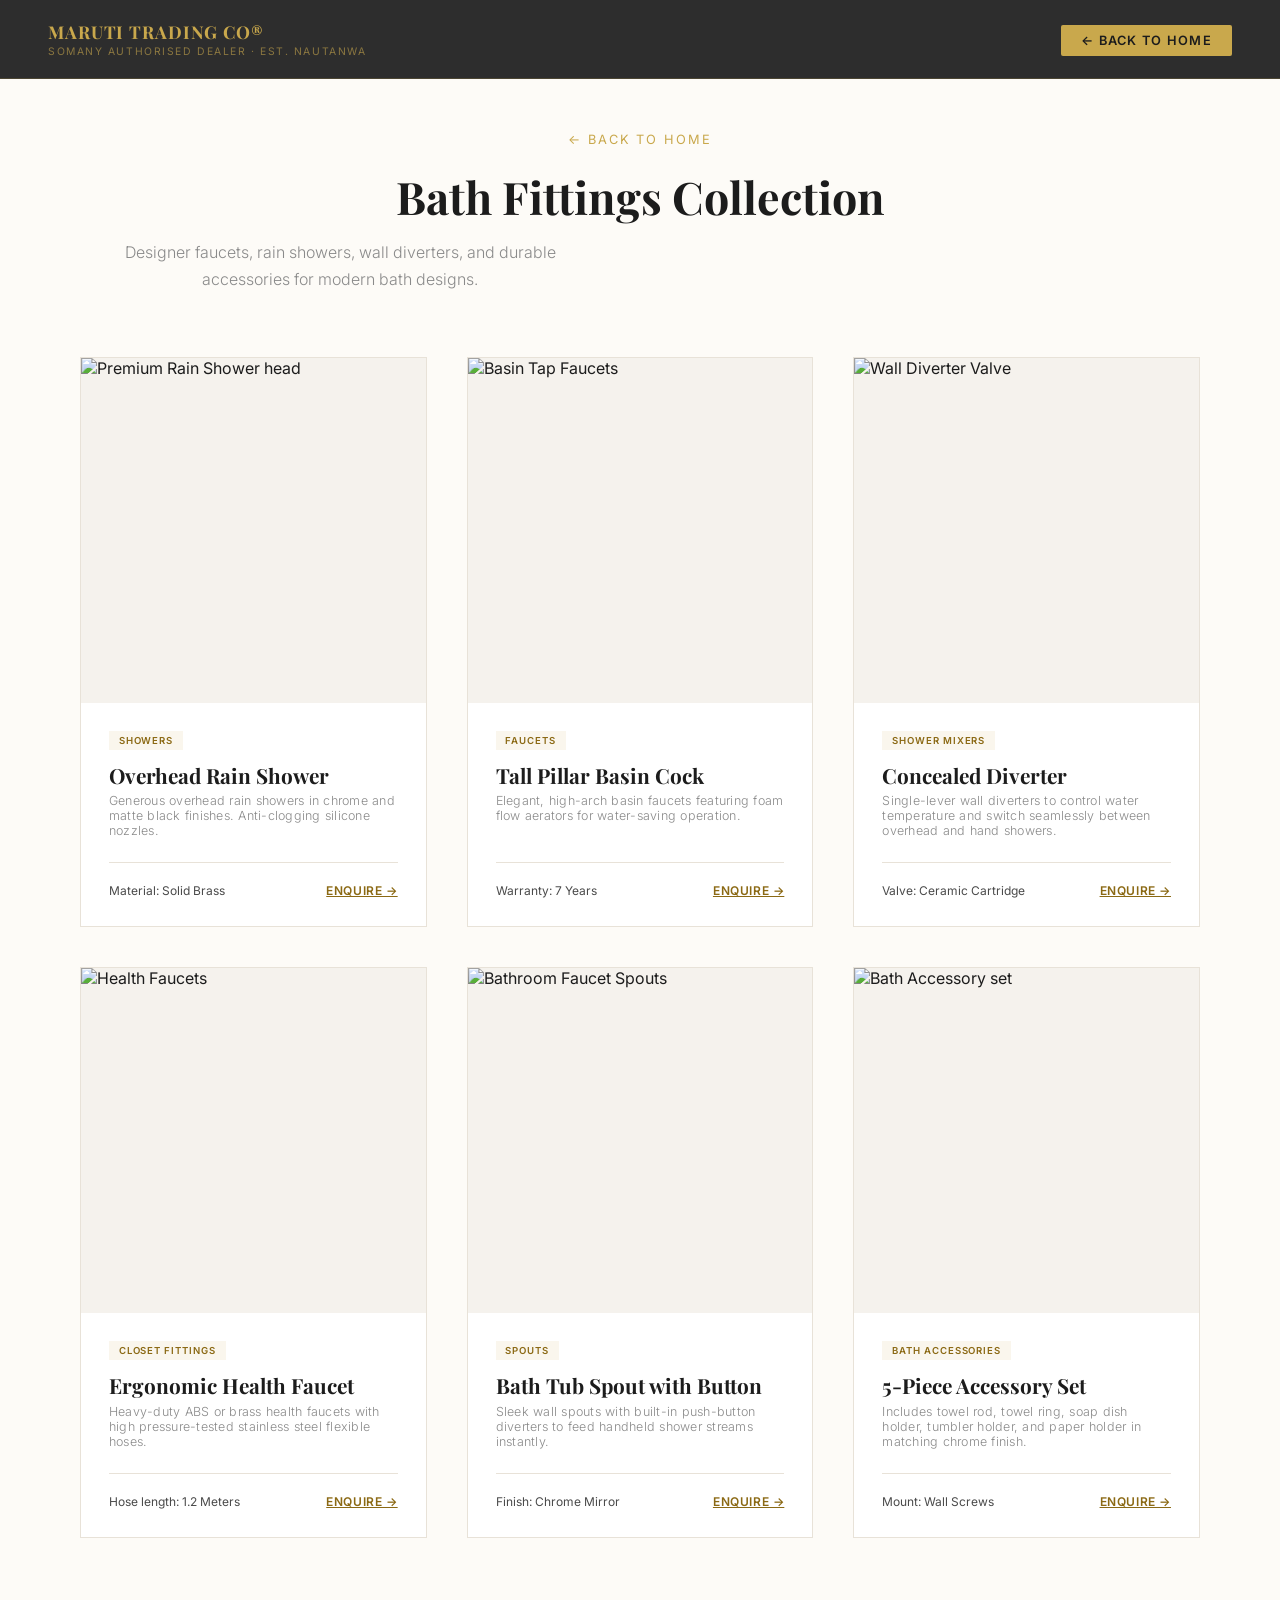
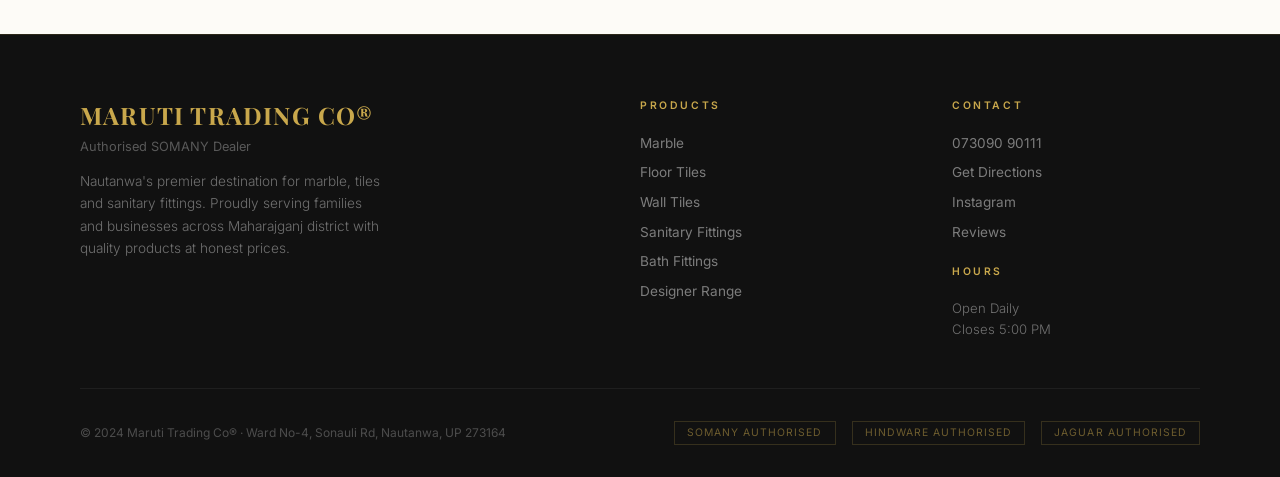
==== bath.html @ 5075cfb1 "Initial commit" ====
<!DOCTYPE html>
<html lang="en">

<head>
  <meta charset="UTF-8">
  <meta name="viewport" content="width=device-width, initial-scale=1.0">
  <title>Bath Fittings Showcase – Maruti Trading Co®</title>
  <link rel="preconnect" href="https://fonts.googleapis.com">
  <link rel="preconnect" href="https://fonts.gstatic.com" crossorigin>
  <link
    href="https://fonts.googleapis.com/css2?family=Playfair+Display:wght@400;600;700&family=Inter:wght@300;400;500;600&display=swap"
    rel="stylesheet">
  <link rel="stylesheet" href="css/style.css">
</head>

<body>

  <!-- NAV -->
  <nav>
    <div class="nav-brand">
      <span class="nav-brand-name">Maruti Trading Co®</span>
      <span class="nav-brand-sub">SOMANY Authorised Dealer · Est. Nautanwa</span>
    </div>
    <ul class="nav-links">
      <li><a href="index.html" class="nav-cta">← Back to Home</a></li>
    </ul>
  </nav>

  <!-- SHOWCASE CONTAINER -->
  <div class="showcase-container">
    <div class="showcase-header reveal">
      <a href="index.html" class="back-link">← Back to Home</a>
      <h1 class="section-title">Bath Fittings Collection</h1>
      <p class="section-subtitle">Designer faucets, rain showers, wall diverters, and durable accessories for modern
        bath designs.</p>
    </div>

    <div class="showcase-grid reveal-stagger">

      <!-- Card 1 -->
      <div class="showcase-card">
        <div class="showcase-img-container">
          <img src="" alt="Premium Rain Shower head">
          <div class="showcase-placeholder-overlay">
            <div class="showcase-placeholder-icon">✦</div>
            <div>No image added yet</div>
            <div style="font-size: 0.7rem; margin-top: 0.3rem; opacity: 0.7;">Click edit to add real photo</div>
          </div>
        </div>
        <div class="showcase-info">
          <span class="showcase-badge">Showers</span>
          <h3 class="showcase-title">Overhead Rain Shower</h3>
          <p class="showcase-subtitle">Generous overhead rain showers in chrome and matte black finishes. Anti-clogging
            silicone nozzles.</p>
          <div class="showcase-meta">
            <span class="showcase-spec">Material: Solid Brass</span>
            <a href="tel:07309090111" class="showcase-cta">Enquire →</a>
          </div>
        </div>
      </div>

      <!-- Card 2 -->
      <div class="showcase-card">
        <div class="showcase-img-container">
          <img src="" alt="Basin Tap Faucets">
          <div class="showcase-placeholder-overlay">
            <div class="showcase-placeholder-icon">✦</div>
            <div>No image added yet</div>
            <div style="font-size: 0.7rem; margin-top: 0.3rem; opacity: 0.7;">Click edit to add real photo</div>
          </div>
        </div>
        <div class="showcase-info">
          <span class="showcase-badge">Faucets</span>
          <h3 class="showcase-title">Tall Pillar Basin Cock</h3>
          <p class="showcase-subtitle">Elegant, high-arch basin faucets featuring foam flow aerators for water-saving
            operation.</p>
          <div class="showcase-meta">
            <span class="showcase-spec">Warranty: 7 Years</span>
            <a href="tel:07309090111" class="showcase-cta">Enquire →</a>
          </div>
        </div>
      </div>

      <!-- Card 3 -->
      <div class="showcase-card">
        <div class="showcase-img-container">
          <img src="" alt="Wall Diverter Valve">
          <div class="showcase-placeholder-overlay">
            <div class="showcase-placeholder-icon">✦</div>
            <div>No image added yet</div>
            <div style="font-size: 0.7rem; margin-top: 0.3rem; opacity: 0.7;">Click edit to add real photo</div>
          </div>
        </div>
        <div class="showcase-info">
          <span class="showcase-badge">Shower Mixers</span>
          <h3 class="showcase-title">Concealed Diverter</h3>
          <p class="showcase-subtitle">Single-lever wall diverters to control water temperature and switch seamlessly
            between overhead and hand showers.</p>
          <div class="showcase-meta">
            <span class="showcase-spec">Valve: Ceramic Cartridge</span>
            <a href="tel:07309090111" class="showcase-cta">Enquire →</a>
          </div>
        </div>
      </div>

      <!-- Card 4 -->
      <div class="showcase-card">
        <div class="showcase-img-container">
          <img src="" alt="Health Faucets">
          <div class="showcase-placeholder-overlay">
            <div class="showcase-placeholder-icon">✦</div>
            <div>No image added yet</div>
            <div style="font-size: 0.7rem; margin-top: 0.3rem; opacity: 0.7;">Click edit to add real photo</div>
          </div>
        </div>
        <div class="showcase-info">
          <span class="showcase-badge">Closet Fittings</span>
          <h3 class="showcase-title">Ergonomic Health Faucet</h3>
          <p class="showcase-subtitle">Heavy-duty ABS or brass health faucets with high pressure-tested stainless steel
            flexible hoses.</p>
          <div class="showcase-meta">
            <span class="showcase-spec">Hose length: 1.2 Meters</span>
            <a href="tel:07309090111" class="showcase-cta">Enquire →</a>
          </div>
        </div>
      </div>

      <!-- Card 5 -->
      <div class="showcase-card">
        <div class="showcase-img-container">
          <img src="" alt="Bathroom Faucet Spouts">
          <div class="showcase-placeholder-overlay">
            <div class="showcase-placeholder-icon">✦</div>
            <div>No image added yet</div>
            <div style="font-size: 0.7rem; margin-top: 0.3rem; opacity: 0.7;">Click edit to add real photo</div>
          </div>
        </div>
        <div class="showcase-info">
          <span class="showcase-badge">Spouts</span>
          <h3 class="showcase-title">Bath Tub Spout with Button</h3>
          <p class="showcase-subtitle">Sleek wall spouts with built-in push-button diverters to feed handheld shower
            streams instantly.</p>
          <div class="showcase-meta">
            <span class="showcase-spec">Finish: Chrome Mirror</span>
            <a href="tel:07309090111" class="showcase-cta">Enquire →</a>
          </div>
        </div>
      </div>

      <!-- Card 6 -->
      <div class="showcase-card">
        <div class="showcase-img-container">
          <img src="" alt="Bath Accessory set">
          <div class="showcase-placeholder-overlay">
            <div class="showcase-placeholder-icon">✦</div>
            <div>No image added yet</div>
            <div style="font-size: 0.7rem; margin-top: 0.3rem; opacity: 0.7;">Click edit to add real photo</div>
          </div>
        </div>
        <div class="showcase-info">
          <span class="showcase-badge">Bath Accessories</span>
          <h3 class="showcase-title">5-Piece Accessory Set</h3>
          <p class="showcase-subtitle">Includes towel rod, towel ring, soap dish holder, tumbler holder, and paper
            holder in matching chrome finish.</p>
          <div class="showcase-meta">
            <span class="showcase-spec">Mount: Wall Screws</span>
            <a href="tel:07309090111" class="showcase-cta">Enquire →</a>
          </div>
        </div>
      </div>

    </div>
  </div>

  <!-- FOOTER -->
  <footer>
    <div class="footer-top">
      <div>
        <div class="footer-brand-name">Maruti Trading Co®</div>
        <div class="footer-brand-auth">Authorised SOMANY Dealer</div>
        <p class="footer-desc">Nautanwa's premier destination for marble, tiles and sanitary fittings. Proudly serving
          families and businesses across Maharajganj district with quality products at honest prices.</p>
      </div>
      <div>
        <div class="footer-col-title">Products</div>
        <ul class="footer-links">
          <li><a href="index.html#categories">Marble</a></li>
          <li><a href="index.html#categories">Floor Tiles</a></li>
          <li><a href="index.html#categories">Wall Tiles</a></li>
          <li><a href="index.html#categories">Sanitary Fittings</a></li>
          <li><a href="index.html#categories">Bath Fittings</a></li>
          <li><a href="index.html#categories">Designer Range</a></li>
        </ul>
      </div>
      <div>
        <div class="footer-col-title">Contact</div>
        <ul class="footer-links">
          <li><a href="tel:07309090111">073090 90111</a></li>
          <li><a href="https://maps.app.goo.gl/9uUVVhiGHgz1ZPfXA" target="_blank">Get Directions</a></li>
          <li><a href="https://instagram.com" target="_blank">Instagram</a></li>
          <li><a href="index.html#reviews">Reviews</a></li>
        </ul>
        <div style="margin-top: 1.5rem;">
          <div class="footer-col-title">Hours</div>
          <div style="font-size: 0.82rem; color: rgba(255,255,255,0.4); font-weight: 300; line-height: 1.6;">Open
            Daily<br>Closes 5:00 PM</div>
        </div>
      </div>
    </div>
    <div class="footer-bottom">
      <div class="footer-copy">© 2024 Maruti Trading Co® · Ward No-4, Sonauli Rd, Nautanwa, UP 273164</div>
      <div class="footer-badges">
        <span class="footer-badge">SOMANY Authorised</span>
        <span class="footer-badge">HINDWARE Authorised</span>
        <span class="footer-badge">JAGUAR Authorised</span>
      </div>
    </div>
  </footer>

  <!-- Custom Cursor Elements -->
  <div id="custom-cursor-dot"></div>
  <div id="custom-cursor-ring"></div>

  <script defer src="js/main.js"></script>
</body>

</html>
---- css/style.css ----
*, *::before, *::after { box-sizing: border-box; margin: 0; padding: 0; }

  :root {
    --gold: #C9A84C;
    --gold-light: #E8D5A0;
    --gold-dark: #8B6914;
    --stone: #F5F2ED;
    --stone-dark: #E8E2D8;
    --charcoal: #1C1C1C;
    --slate: #4A4A4A;
    --muted: #8A8A8A;
    --white: #FFFFFF;
    --cream: #FDFBF7;
    --terracotta: #B85C38;
    --navy: #1B2A4A;
  }

  html { scroll-behavior: smooth; }

  body {
    font-family: 'Inter', sans-serif;
    background: var(--cream);
    color: var(--charcoal);
    overflow-x: hidden;
  }

  /* ─── NAV ─── */
  nav {
    position: fixed;
    top: 0; left: 0; right: 0;
    z-index: 100;
    display: flex;
    align-items: center;
    justify-content: space-between;
    padding: 1.25rem 3rem;
    background: rgba(28,28,28,0.92);
    backdrop-filter: blur(12px);
    border-bottom: 1px solid rgba(201,168,76,0.2);
    transition: padding 0.3s cubic-bezier(0.16, 1, 0.3, 1), background-color 0.3s ease, border-bottom-color 0.3s ease, box-shadow 0.3s ease;
  }

  nav.scrolled {
    padding: 0.85rem 3rem;
    background: rgba(20, 20, 20, 0.96);
    border-bottom-color: rgba(201, 168, 76, 0.4);
    box-shadow: 0 10px 30px rgba(0, 0, 0, 0.3);
  }

  .nav-brand {
    display: flex;
    flex-direction: column;
    gap: 2px;
  }

  .nav-brand-name {
    font-family: 'Playfair Display', serif;
    font-size: 1.1rem;
    font-weight: 700;
    color: var(--gold);
    letter-spacing: 0.05em;
    text-transform: uppercase;
  }

  .nav-brand-sub {
    font-size: 0.65rem;
    color: rgba(201,168,76,0.6);
    letter-spacing: 0.15em;
    text-transform: uppercase;
  }

  .nav-links {
    display: flex;
    gap: 2.5rem;
    list-style: none;
  }

  .nav-links a {
    text-decoration: none;
    font-size: 0.8rem;
    font-weight: 500;
    letter-spacing: 0.1em;
    text-transform: uppercase;
    color: rgba(255,255,255,0.7);
    transition: color 0.2s;
  }

  .nav-links a:hover { color: var(--gold); }

  .nav-cta {
    background: var(--gold);
    color: var(--charcoal) !important;
    padding: 0.5rem 1.25rem;
    border-radius: 2px;
    font-weight: 600 !important;
    transition: background 0.2s !important;
  }

  .nav-cta:hover { background: var(--gold-light) !important; color: var(--charcoal) !important; }

  /* ─── HERO ─── */
  .hero {
    min-height: 100vh;
    display: grid;
    grid-template-columns: 1fr 1fr;
    position: relative;
    overflow: hidden;
  }

  .hero-content {
    display: flex;
    flex-direction: column;
    justify-content: center;
    padding: 8rem 4rem 4rem 5rem;
    background: var(--charcoal);
    position: relative;
    z-index: 1;
  }

  .hero-content::after {
    content: '';
    position: absolute;
    top: 0; right: -60px;
    width: 120px;
    height: 100%;
    background: var(--charcoal);
    clip-path: polygon(0 0, 40% 0, 100% 100%, 0 100%);
    z-index: 2;
  }

  .hero-eyebrow {
    display: flex;
    align-items: center;
    gap: 0.75rem;
    margin-bottom: 1.5rem;
  }

  .hero-eyebrow-line {
    width: 40px;
    height: 1px;
    background: var(--gold);
  }

  .hero-eyebrow-text {
    font-size: 0.7rem;
    letter-spacing: 0.25em;
    text-transform: uppercase;
    color: var(--gold);
    font-weight: 500;
  }

  .hero-title {
    font-family: 'Playfair Display', serif;
    font-size: 4.5rem;
    line-height: 1.05;
    font-weight: 700;
    color: var(--white);
    margin-bottom: 0.5rem;
  }

  .hero-title-accent {
    color: var(--gold);
    display: block;
  }

  .hero-hindi {
    font-size: 1.1rem;
    color: rgba(255,255,255,0.4);
    margin-bottom: 2rem;
    font-weight: 300;
    letter-spacing: 0.05em;
  }

  .hero-desc {
    font-size: 1rem;
    line-height: 1.7;
    color: rgba(255,255,255,0.6);
    max-width: 400px;
    margin-bottom: 3rem;
    font-weight: 300;
  }

  .hero-actions {
    display: flex;
    gap: 1rem;
    align-items: center;
  }

  .btn-primary {
    background: var(--gold);
    color: var(--charcoal);
    padding: 0.9rem 2rem;
    font-size: 0.8rem;
    font-weight: 600;
    letter-spacing: 0.1em;
    text-transform: uppercase;
    text-decoration: none;
    border: none;
    cursor: pointer;
    transition: background 0.2s, transform 0.15s;
    display: inline-block;
  }

  .btn-primary:hover { background: var(--gold-light); transform: translateY(-1px); }

  .btn-ghost {
    color: rgba(255,255,255,0.7);
    font-size: 0.8rem;
    font-weight: 500;
    letter-spacing: 0.05em;
    text-decoration: none;
    border-bottom: 1px solid rgba(255,255,255,0.3);
    padding-bottom: 2px;
    transition: color 0.2s, border-color 0.2s;
  }

  .btn-ghost:hover { color: var(--gold); border-color: var(--gold); }

  .hero-rating {
    margin-top: 3rem;
    display: flex;
    align-items: center;
    gap: 1rem;
    padding-top: 2rem;
    border-top: 1px solid rgba(255,255,255,0.08);
  }

  .hero-stars {
    color: var(--gold);
    font-size: 1.1rem;
    letter-spacing: 2px;
  }

  .hero-rating-text {
    font-size: 0.8rem;
    color: rgba(255,255,255,0.5);
    line-height: 1.4;
  }

  .hero-rating-text strong { color: rgba(255,255,255,0.85); font-size: 1rem; }

  /* Tile mosaic on right */
  .hero-visual {
    position: relative;
    overflow: hidden;
  }

  .tile-grid {
    display: grid;
    grid-template-columns: repeat(4, 1fr);
    grid-template-rows: repeat(5, 1fr);
    width: 100%;
    height: 100%;
    gap: 3px;
    background: #0a0a0a;
  }

  .tile-cell {
    transition: opacity 0.6s ease, transform 0.4s cubic-bezier(0.16, 1, 0.3, 1), filter 0.4s ease, box-shadow 0.4s ease;
    filter: brightness(0.85) contrast(0.95);
    position: relative;
    overflow: hidden;
  }

  .tile-cell img {
    position: absolute;
    top: 0; left: 0;
    width: 100%; height: 100%;
    object-fit: cover;
    object-position: center;
    display: block;
    transition: transform 0.6s cubic-bezier(0.16, 1, 0.3, 1);
  }

  .tile-cell:hover img {
    transform: scale(1.08);
  }

  .tile-cell:hover {
    transform: scale(1.08);
    filter: brightness(1.15) contrast(1.05);
    z-index: 3;
    box-shadow: 0 10px 25px rgba(0,0,0,0.5);
  }

  .tile-cell::before {
    content: '';
    position: absolute;
    top: -50%; left: -50%;
    width: 200%; height: 200%;
    background: linear-gradient(
      45deg,
      transparent 45%,
      rgba(255, 255, 255, 0.15) 50%,
      transparent 55%
    );
    transform: translate(-30%, -30%);
    transition: transform 0.8s cubic-bezier(0.16, 1, 0.3, 1);
    pointer-events: none;
  }

  .tile-cell:hover::before {
    transform: translate(30%, 30%);
  }

  .tile-cell:nth-child(1)  { background: #C8B89A; }
  .tile-cell:nth-child(2)  { background: #8B7355; grid-row: span 2; }
  .tile-cell:nth-child(3)  { background: #D4C4A8; }
  .tile-cell:nth-child(4)  { background: #5C4A3C; grid-row: span 2; }
  .tile-cell:nth-child(5)  { background: #A89070; }
  .tile-cell:nth-child(6)  { background: #E0D0B8; }
  .tile-cell:nth-child(7)  { background: #6B5A4A; }
  .tile-cell:nth-child(8)  { background: #BFB0A0; }
  .tile-cell:nth-child(9)  { background: #4A3830; }
  .tile-cell:nth-child(10) { background: #D8C8A8; grid-column: span 2; }
  .tile-cell:nth-child(11) { background: #98826A; }
  .tile-cell:nth-child(12) { background: #C0A880; }
  .tile-cell:nth-child(13) { background: #7A6455; }
  .tile-cell:nth-child(14) { background: #E8DCC8; grid-column: span 2; }
  .tile-cell:nth-child(15) { background: #B8A08A; }
  .tile-cell:nth-child(16) { background: #504038; }
  .tile-cell:nth-child(17) { background: #D0BC9C; }
  .tile-cell:nth-child(18) { background: #8A7060; }
  .tile-cell:nth-child(19) { background: #C8B49A; grid-row: span 2; }
  .tile-cell:nth-child(20) { background: #403028; }
  .tile-cell:nth-child(21) { background: #BCA890; }

  /* Overlay text on visual */
  .hero-visual-overlay {
    position: absolute;
    bottom: 0;
    left: 0;
    right: 0;
    background: rgba(28,28,28,0.85);
    backdrop-filter: blur(8px);
    padding: 0.5rem 0.75rem;
    border-left: 3px solid var(--gold);
    z-index: 2;
    text-align: center;
  }

  .overlay-label {
    font-size: 0.5rem;
    letter-spacing: 0.15em;
    text-transform: uppercase;
    color: var(--gold);
    margin-bottom: 0.2rem;
  }

  .overlay-text {
    font-family: 'Playfair Display', serif;
    font-size: 0.7rem;
    color: var(--white);
    font-weight: 600;
  }

  /* ─── STRIP ─── */
  .trust-strip {
    background: var(--gold);
    padding: 1rem 0;
    overflow: hidden;
  }

  .trust-strip-inner {
    display: flex;
    gap: 4rem;
    animation: marquee 20s linear infinite;
    width: max-content;
  }

  @keyframes marquee {
    0% { transform: translateX(0); }
    100% { transform: translateX(-50%); }
  }

  .trust-item {
    display: flex;
    align-items: center;
    gap: 0.5rem;
    white-space: nowrap;
    font-size: 0.75rem;
    font-weight: 600;
    letter-spacing: 0.12em;
    text-transform: uppercase;
    color: var(--charcoal);
  }

  .trust-dot {
    width: 4px;
    height: 4px;
    border-radius: 50%;
    background: var(--charcoal);
    opacity: 0.4;
  }

  /* ─── SECTIONS ─── */
  section { padding: 6rem 5rem; }

  .section-eyebrow {
    display: flex;
    align-items: center;
    gap: 0.75rem;
    margin-bottom: 1rem;
  }

  .section-eyebrow-line {
    width: 30px;
    height: 1px;
    background: var(--gold);
  }

  .section-eyebrow-text {
    font-size: 0.7rem;
    letter-spacing: 0.25em;
    text-transform: uppercase;
    color: var(--gold-dark);
    font-weight: 600;
  }

  .section-title {
    font-family: 'Playfair Display', serif;
    font-size: 2.8rem;
    font-weight: 700;
    line-height: 1.15;
    color: var(--charcoal);
    margin-bottom: 1rem;
  }

  .section-subtitle {
    font-size: 1rem;
    color: var(--muted);
    line-height: 1.7;
    max-width: 520px;
    font-weight: 300;
  }

  /* ─── CATEGORIES ─── */
  .categories {
    background: var(--charcoal);
    padding: 6rem 5rem;
  }

  .categories .section-title { color: var(--white); }
  .categories .section-subtitle { color: #c397077f; }
  .categories .section-eyebrow-text { color: var(--gold); }
  .categories .section-eyebrow-line { background: var(--gold); }

  .cat-grid {
    display: grid;
    grid-template-columns: repeat(3, 1fr);
    gap: 1.5rem;
    margin-top: 3.5rem;
    perspective: 1000px;
  }

  .cat-card {
    display: block;
    text-decoration: none;
    padding: 2.5rem 2rem;
    border: 1px solid rgba(201,168,76,0.15);
    transition: border-color 0.25s, background 0.25s, transform 0.1s ease-out;
    cursor: pointer;
    position: relative;
    overflow: hidden;
    transform-style: preserve-3d;
  }

  .cat-card::before {
    content: '';
    position: absolute;
    bottom: 0; left: 0;
    width: 0;
    height: 2px;
    background: var(--gold);
    transition: width 0.3s ease;
    z-index: 3;
  }

  .cat-card:hover { 
    border-color: rgba(201,168,76,0.5); 
    background: rgba(255,255,255,0.04); 
  }
  
  .cat-card:hover::before { width: 100%; }

  .cat-card::after {
    content: '';
    position: absolute;
    top: 0; left: 0; right: 0; bottom: 0;
    background: radial-gradient(
      400px circle at var(--mouse-x, 0px) var(--mouse-y, 0px),
      rgba(201, 168, 76, 0.08),
      transparent 60%
    );
    opacity: 0;
    transition: opacity 0.3s ease;
    pointer-events: none;
    z-index: 1;
  }

  .cat-card:hover::after {
    opacity: 1;
  }

  .cat-card > * {
    position: relative;
    z-index: 2;
  }

  .cat-icon {
    width: 56px;
    height: 56px;
    border: 1px solid rgba(201,168,76,0.3);
    display: flex;
    align-items: center;
    justify-content: center;
    margin-bottom: 1.5rem;
    position: relative;
    overflow: hidden;
    border-radius: 6px;
  }

  .cat-icon svg { width: 28px; height: 28px; stroke: var(--gold); fill: none; stroke-width: 1.5; position: relative; z-index: 2; }

  /* Image inside category icon: fit and sit behind text */
  .cat-icon img.cat-img {
    position: absolute;
    top: 0;
    left: 0;
    width: 100%;
    height: 100%;
    object-fit: cover;
    display: block;
    z-index: 0;
  }

  /* Subtle dark overlay so text remains readable over images */
  .cat-icon::after {
    content: '';
    position: absolute;
    inset: 0;
    background: linear-gradient(180deg, rgba(0,0,0,0.36), rgba(0,0,0,0.14));
    z-index: 1;
    pointer-events: none;
  }

  .cat-name {
    font-family: 'Playfair Display', serif;
    font-size: 1.4rem;
    font-weight: 600;
    color: var(--white);
    margin-bottom: 0.5rem;
  }

  .cat-hindi {
    font-size: 0.8rem;
    color: rgba(201,168,76,0.6);
    margin-bottom: 1rem;
    letter-spacing: 0.05em;
  }

  .cat-desc {
    font-size: 0.85rem;
    line-height: 1.65;
    color: rgba(255,255,255,0.45);
    font-weight: 300;
  }

  /* Improve contrast of card text when an image is present */
  .cat-name,
  .cat-hindi,
  .cat-desc,
  .cat-arrow {
    text-shadow: 0 6px 18px rgba(0,0,0,0.45);
  }

  .cat-arrow {
    position: absolute;
    top: 2.5rem;
    right: 2rem;
    color: rgba(201,168,76,0.3);
    font-size: 1.5rem;
    transition: color 0.25s, transform 0.25s;
  }

  .cat-card:hover .cat-arrow { color: var(--gold); transform: translate(3px, -3px); }

  /* ─── SOMANY BADGE ─── */
  .brand-section {
    background: var(--stone);
    padding: 5rem;
    display: grid;
    grid-template-columns: 1fr 1fr;
    gap: 5rem;
    align-items: center;
  }

  .brand-badge {
    background: var(--charcoal);
    padding: 3rem;
    text-align: center;
    position: relative;
  }

  .brand-badge::after {
    content: '';
    position: absolute;
    top: 8px; left: 8px; right: -8px; bottom: -8px;
    border: 1px solid var(--gold);
    pointer-events: none;
  }

  .brand-badge-label {
    font-size: 0.65rem;
    letter-spacing: 0.3em;
    text-transform: uppercase;
    color: var(--gold);
    margin-bottom: 1rem;
  }

  .brand-badge-name {
    font-family: 'Playfair Display', serif;
    font-size: 3.5rem;
    font-weight: 700;
    color: var(--white);
    letter-spacing: 0.1em;
    line-height: 1;
    margin-bottom: 0.5rem;
  }

  .brand-badge-tagline {
    font-size: 0.8rem;
    color: rgba(255,255,255,0.4);
    letter-spacing: 0.15em;
    text-transform: uppercase;
  }

  .brand-content {}

  .brand-content .section-title { font-size: 2.2rem; }

  .brand-stats {
    display: grid;
    grid-template-columns: 1fr 1fr;
    gap: 1.5rem;
    margin-top: 2.5rem;
  }

  .brand-stat {
    padding: 1.5rem;
    background: var(--white);
    border-left: 3px solid var(--gold);
  }

  .brand-stat-num {
    font-family: 'Playfair Display', serif;
    font-size: 2.2rem;
    font-weight: 700;
    color: var(--charcoal);
    line-height: 1;
    margin-bottom: 0.4rem;
  }

  .brand-stat-label {
    font-size: 0.75rem;
    color: var(--muted);
    text-transform: uppercase;
    letter-spacing: 0.1em;
  }

  /* ─── REVIEWS ─── */
  .reviews {
    background: var(--cream);
    padding: 6rem 5rem;
  }

  .reviews-header {
    display: flex;
    justify-content: space-between;
    align-items: flex-end;
    margin-bottom: 3.5rem;
  }

  .review-score {
    text-align: right;
  }

  .review-score-num {
    font-family: 'Playfair Display', serif;
    font-size: 5rem;
    font-weight: 700;
    color: var(--charcoal);
    line-height: 1;
  }

  .review-score-stars {
    color: var(--gold);
    font-size: 1.2rem;
    letter-spacing: 3px;
  }

  .review-score-total {
    font-size: 0.8rem;
    color: var(--muted);
    letter-spacing: 0.1em;
  }

  .review-grid {
    display: grid;
    grid-template-columns: repeat(3, 1fr);
    gap: 1.5rem;
    perspective: 1000px;
  }

  .review-card {
    background: var(--white);
    padding: 2rem;
    border: 1px solid var(--stone-dark);
    position: relative;
    transition: border-color 0.25s, transform 0.1s ease-out, box-shadow 0.25s;
    transform-style: preserve-3d;
  }

  .review-card:hover {
    border-color: rgba(201, 168, 76, 0.3);
    box-shadow: 0 10px 30px rgba(0, 0, 0, 0.05);
  }

  .review-quote-mark {
    font-family: 'Playfair Display', serif;
    font-size: 5rem;
    color: var(--gold-light);
    line-height: 0;
    position: absolute;
    top: 2rem;
    right: 1.5rem;
    opacity: 0.5;
  }

  .review-stars {
    color: var(--gold);
    font-size: 0.9rem;
    letter-spacing: 2px;
    margin-bottom: 1rem;
  }

  .review-text {
    font-size: 0.9rem;
    line-height: 1.7;
    color: var(--slate);
    margin-bottom: 1.5rem;
    font-weight: 300;
    font-style: italic;
  }

  .review-author {
    font-size: 0.8rem;
    font-weight: 600;
    color: var(--charcoal);
    text-transform: uppercase;
    letter-spacing: 0.05em;
  }

  .review-date {
    font-size: 0.7rem;
    color: var(--muted);
    margin-top: 0.2rem;
  }

  /* ─── VISIT ─── */
  .visit {
    background: var(--charcoal);
    padding: 6rem 5rem;
    display: grid;
    grid-template-columns: 1fr 1fr;
    gap: 5rem;
    align-items: start;
  }

  .visit .section-title { color: var(--white); }
  .visit .section-subtitle { color: rgba(255,255,255,0.5); margin-bottom: 3rem; }
  .visit .section-eyebrow-text { color: var(--gold); }
  .visit .section-eyebrow-line { background: var(--gold); }

  .visit-info {
    display: flex;
    flex-direction: column;
    gap: 1.5rem;
    margin-top: 1rem;
  }

  .visit-row {
    display: flex;
    gap: 1.25rem;
    align-items: flex-start;
  }

  .visit-icon {
    width: 40px;
    height: 40px;
    flex-shrink: 0;
    border: 1px solid rgba(201,168,76,0.3);
    display: flex;
    align-items: center;
    justify-content: center;
    margin-top: 2px;
  }

  .visit-icon svg { width: 18px; height: 18px; stroke: var(--gold); fill: none; stroke-width: 1.5; }

  .visit-label {
    font-size: 0.65rem;
    letter-spacing: 0.15em;
    text-transform: uppercase;
    color: var(--gold);
    margin-bottom: 0.3rem;
    font-weight: 600;
  }

  .visit-value {
    font-size: 0.9rem;
    color: rgba(255,255,255,0.75);
    line-height: 1.5;
    font-weight: 300;
  }

  .visit-map {
    background: rgba(255,255,255,0.04);
    border: 1px solid rgba(201,168,76,0.15);
    height: 360px;
    position: relative;
    overflow: hidden;
  }

  .visit-map iframe {
    width: 100%;
    height: 100%;
    border: none;
    filter: grayscale(80%) invert(5%);
  }

  .map-cta {
    position: absolute;
    bottom: 1.5rem;
    left: 1.5rem;
    right: 1.5rem;
    background: var(--gold);
    padding: 0.8rem 1.5rem;
    text-align: center;
    text-decoration: none;
    font-size: 0.75rem;
    font-weight: 700;
    letter-spacing: 0.1em;
    text-transform: uppercase;
    color: var(--charcoal);
    display: block;
    transition: background 0.2s;
  }

  .map-cta:hover { background: var(--gold-light); }

  /* ─── CTA STRIP ─── */
  .cta-strip {
    background: var(--gold);
    padding: 4rem 5rem;
    display: flex;
    align-items: center;
    justify-content: space-between;
    gap: 3rem;
  }

  .cta-strip-title {
    font-family: 'Playfair Display', serif;
    font-size: 2.2rem;
    font-weight: 700;
    color: var(--charcoal);
    line-height: 1.2;
  }

  .cta-strip-sub {
    font-size: 0.9rem;
    color: rgba(28,28,28,0.6);
    margin-top: 0.5rem;
    font-weight: 400;
  }

  .cta-strip-actions {
    display: flex;
    gap: 1rem;
    flex-shrink: 0;
  }

  .btn-dark {
    background: var(--charcoal);
    color: var(--white);
    padding: 0.9rem 2rem;
    font-size: 0.8rem;
    font-weight: 600;
    letter-spacing: 0.1em;
    text-transform: uppercase;
    text-decoration: none;
    border: none;
    cursor: pointer;
    transition: background 0.2s;
    display: inline-block;
  }

  .btn-dark:hover { background: #333; }

  .btn-outline-dark {
    background: transparent;
    color: var(--charcoal);
    padding: 0.9rem 2rem;
    font-size: 0.8rem;
    font-weight: 600;
    letter-spacing: 0.1em;
    text-transform: uppercase;
    text-decoration: none;
    border: 2px solid var(--charcoal);
    cursor: pointer;
    transition: background 0.2s, color 0.2s;
    display: inline-block;
  }

  .btn-outline-dark:hover { background: var(--charcoal); color: var(--white); }

  /* ─── FOOTER ─── */
  footer {
    background: #111;
    padding: 4rem 5rem 2rem;
    border-top: 1px solid rgba(201,168,76,0.15);
  }

  .footer-top {
    display: grid;
    grid-template-columns: 2fr 1fr 1fr;
    gap: 4rem;
    margin-bottom: 3rem;
  }

  .footer-brand-name {
    font-family: 'Playfair Display', serif;
    font-size: 1.5rem;
    font-weight: 700;
    color: var(--gold);
    letter-spacing: 0.05em;
    text-transform: uppercase;
    margin-bottom: 0.5rem;
  }

  .footer-brand-auth {
    font-size: 0.8rem;
    color: rgba(255,255,255,0.3);
    margin-bottom: 1rem;
  }

  .footer-desc {
    font-size: 0.85rem;
    color: rgba(255,255,255,0.4);
    line-height: 1.65;
    font-weight: 300;
    max-width: 300px;
  }

  .footer-col-title {
    font-size: 0.65rem;
    letter-spacing: 0.25em;
    text-transform: uppercase;
    color: var(--gold);
    font-weight: 600;
    margin-bottom: 1.25rem;
  }

  .footer-links {
    list-style: none;
    display: flex;
    flex-direction: column;
    gap: 0.6rem;
  }

  .footer-links a {
    text-decoration: none;
    font-size: 0.85rem;
    color: rgba(255,255,255,0.45);
    transition: color 0.2s;
  }

  .footer-links a:hover { color: var(--gold); }

  .footer-bottom {
    border-top: 1px solid rgba(255,255,255,0.06);
    padding-top: 2rem;
    display: flex;
    align-items: center;
    justify-content: space-between;
  }

  .footer-copy {
    font-size: 0.75rem;
    color: rgba(255,255,255,0.25);
  }

  .footer-badges {
    display: flex;
    gap: 1rem;
    align-items: center;
  }

  .footer-badge {
    font-size: 0.65rem;
    letter-spacing: 0.1em;
    text-transform: uppercase;
    color: rgba(201,168,76,0.5);
    border: 1px solid rgba(201,168,76,0.2);
    padding: 0.3rem 0.75rem;
  }

  /* ─── MOBILE ─── */
  @media (max-width: 900px) {
    nav { padding: 1rem 1.5rem; }
    .nav-links { display: none; }

    .hero { grid-template-columns: 1fr; }
    .hero-content { padding: 6rem 2rem 3rem; }
    .hero-content::after { display: none; }
    .hero-title { font-size: 2.8rem; }
    .hero-visual { height: 250px; }

    section { padding: 4rem 2rem; }
    .categories { padding: 4rem 2rem; }
    .cat-grid { grid-template-columns: 1fr; }

    .brand-section { grid-template-columns: 1fr; padding: 4rem 2rem; }
    .reviews-header { flex-direction: column; align-items: flex-start; gap: 1rem; }
    .review-grid { grid-template-columns: 1fr; }

    .visit { grid-template-columns: 1fr; padding: 4rem 2rem; }
    .cta-strip { flex-direction: column; padding: 3rem 2rem; }
    .footer-top { grid-template-columns: 1fr; gap: 2rem; padding: 3rem 2rem 2rem; }
    footer { padding: 3rem 2rem 1.5rem; }
    .footer-bottom { flex-direction: column; gap: 1rem; text-align: center; }
  }

  /* ─── SCROLL REVEAL ANIMATIONS ─── */
  .reveal {
    opacity: 0;
    transform: translateY(30px);
    transition: opacity 1.0s cubic-bezier(0.16, 1, 0.3, 1), transform 1.0s cubic-bezier(0.16, 1, 0.3, 1);
  }

  .reveal.active {
    opacity: 1;
    transform: translateY(0);
  }

  .reveal-fade {
    opacity: 0;
    transition: opacity 1.2s cubic-bezier(0.16, 1, 0.3, 1);
  }

  .reveal-fade.active {
    opacity: 1;
  }

  .reveal-left {
    opacity: 0;
    transform: translateX(-40px);
    transition: opacity 1.0s cubic-bezier(0.16, 1, 0.3, 1), transform 1.0s cubic-bezier(0.16, 1, 0.3, 1);
  }

  .reveal-left.active {
    opacity: 1;
    transform: translateX(0);
  }

  .reveal-right {
    opacity: 0;
    transform: translateX(40px);
    transition: opacity 1.0s cubic-bezier(0.16, 1, 0.3, 1), transform 1.0s cubic-bezier(0.16, 1, 0.3, 1);
  }

  .reveal-right.active {
    opacity: 1;
    transform: translateX(0);
  }

  .reveal-stagger > * {
    opacity: 0;
    transform: translateY(30px);
    transition: opacity 1.0s cubic-bezier(0.16, 1, 0.3, 1), transform 1.0s cubic-bezier(0.16, 1, 0.3, 1);
  }

  .reveal-stagger.active > * {
    opacity: 1;
    transform: translateY(0);
  }

  .reveal-stagger.active > *:nth-child(1) { transition-delay: 0.1s; }
  .reveal-stagger.active > *:nth-child(2) { transition-delay: 0.2s; }
  .reveal-stagger.active > *:nth-child(3) { transition-delay: 0.3s; }
  .reveal-stagger.active > *:nth-child(4) { transition-delay: 0.4s; }
  .reveal-stagger.active > *:nth-child(5) { transition-delay: 0.5s; }
  .reveal-stagger.active > *:nth-child(6) { transition-delay: 0.6s; }

  /* ─── CUSTOM CURSOR ─── */
  #custom-cursor-dot, #custom-cursor-ring {
    position: fixed;
    top: 0; left: 0;
    border-radius: 50%;
    pointer-events: none;
    z-index: 9999;
    transform: translate(-50%, -50%);
    opacity: 0;
    transition: width 0.3s cubic-bezier(0.16, 1, 0.3, 1), 
                height 0.3s cubic-bezier(0.16, 1, 0.3, 1), 
                background-color 0.3s ease, 
                border-color 0.3s ease,
                opacity 0.3s ease;
  }

  #custom-cursor-dot {
    width: 6px;
    height: 6px;
    background-color: var(--gold);
  }

  #custom-cursor-ring {
    width: 36px;
    height: 36px;
    border: 1.5px solid rgba(201, 168, 76, 0.4);
    background-color: transparent;
  }

  /* Only enable cursor logic on devices that support hover */
  @media (hover: hover) and (pointer: fine) {
    body.custom-cursor-enabled,
    body.custom-cursor-enabled * {
      cursor: none !important;
    }

    body.custom-cursor-enabled #custom-cursor-dot,
    body.custom-cursor-enabled #custom-cursor-ring {
      opacity: 1;
    }

    body.custom-cursor-enabled.cursor-hover #custom-cursor-ring {
      width: 56px;
      height: 56px;
      background-color: rgba(201, 168, 76, 0.08);
      border-color: var(--gold-light);
    }

    body.custom-cursor-enabled.cursor-hover #custom-cursor-dot {
      width: 4px;
      height: 4px;
      background-color: var(--gold-light);
    }
  }

  /* ─── SHOWCASE PAGES STYLING ─── */
  .showcase-container {
    padding: 8rem 5rem 6rem;
    max-width: 1400px;
    margin: 0 auto;
    min-height: 100vh;
  }

  .showcase-header {
    margin-bottom: 4rem;
    text-align: center;
  }

  .showcase-header .back-link {
    display: inline-flex;
    align-items: center;
    gap: 0.5rem;
    color: var(--gold);
    text-decoration: none;
    font-size: 0.8rem;
    text-transform: uppercase;
    letter-spacing: 0.15em;
    margin-bottom: 1.5rem;
    transition: color 0.3s, transform 0.3s;
  }

  .showcase-header .back-link:hover {
    color: var(--gold-light);
    transform: translateX(-4px);
  }

  .showcase-grid {
    display: grid;
    grid-template-columns: repeat(auto-fill, minmax(320px, 1fr));
    gap: 2.5rem;
    perspective: 1000px;
  }

  .showcase-card {
    background: var(--white);
    border: 1px solid var(--stone-dark);
    position: relative;
    overflow: hidden;
    transition: border-color 0.3s, transform 0.1s ease-out, box-shadow 0.3s;
    transform-style: preserve-3d;
    display: flex;
    flex-direction: column;
    text-decoration: none;
  }
  
  .showcase-card:hover {
    border-color: var(--gold);
    box-shadow: 0 15px 40px rgba(0, 0, 0, 0.08);
  }

  .showcase-img-container {
    position: relative;
    width: 100%;
    padding-top: 100%; /* 1:1 square aspect ratio */
    overflow: hidden;
    background: var(--stone);
  }

  .showcase-img-container img {
    position: absolute;
    top: 0; left: 0;
    width: 100%; height: 100%;
    object-fit: cover;
    transition: transform 0.6s cubic-bezier(0.16, 1, 0.3, 1);
  }

  .showcase-card:hover .showcase-img-container img {
    transform: scale(1.08);
  }
  
  /* Fallback placeholder visual style */
  .showcase-placeholder-overlay {
    position: absolute;
    top: 0; left: 0; right: 0; bottom: 0;
    display: flex;
    flex-direction: column;
    align-items: center;
    justify-content: center;
    background: linear-gradient(135deg, rgba(201, 168, 76, 0.04), rgba(28, 28, 28, 0.02));
    color: var(--muted);
    font-size: 0.8rem;
    text-align: center;
    padding: 1.5rem;
    border-bottom: 1px solid var(--stone-dark);
    z-index: 2;
    transition: opacity 0.3s ease;
  }

  .showcase-placeholder-icon {
    font-size: 2rem;
    color: var(--gold-light);
    margin-bottom: 0.75rem;
  }

  .showcase-img-container img[src=""]:not([alt]), 
  .showcase-img-container img:not([src]) {
    display: none;
  }

  .showcase-img-container img[src] ~ .showcase-placeholder-overlay {
    opacity: 0;
    pointer-events: none;
  }

  .showcase-info {
    padding: 1.75rem;
    flex-grow: 1;
    display: flex;
    flex-direction: column;
  }

  .showcase-badge {
    align-self: flex-start;
    font-size: 0.6rem;
    letter-spacing: 0.1em;
    text-transform: uppercase;
    color: var(--gold-dark);
    background: rgba(201, 168, 76, 0.1);
    padding: 0.25rem 0.6rem;
    margin-bottom: 0.75rem;
    font-weight: 600;
  }

  .showcase-title {
    font-family: 'Playfair Display', serif;
    font-size: 1.3rem;
    font-weight: 700;
    color: var(--charcoal);
    margin-bottom: 0.3rem;
    line-height: 1.3;
  }

  .showcase-subtitle {
    font-size: 0.78rem;
    color: var(--muted);
    margin-bottom: 1.5rem;
    letter-spacing: 0.02em;
    font-weight: 300;
  }

  .showcase-meta {
    margin-top: auto;
    padding-top: 1.25rem;
    border-top: 1px solid var(--stone-dark);
    display: flex;
    justify-content: space-between;
    align-items: center;
  }

  .showcase-spec {
    font-size: 0.75rem;
    color: var(--slate);
    font-weight: 400;
  }

  .showcase-cta {
    color: var(--gold-dark);
    font-size: 0.75rem;
    font-weight: 600;
    text-transform: uppercase;
    letter-spacing: 0.05em;
    transition: color 0.2s;
  }

  .showcase-card:hover .showcase-cta {
    color: var(--charcoal);
  }

  /* Spotlight mouse hover glow */
  .showcase-card::after {
    content: '';
    position: absolute;
    top: 0; left: 0; right: 0; bottom: 0;
    background: radial-gradient(
      400px circle at var(--mouse-x, 0px) var(--mouse-y, 0px),
      rgba(201, 168, 76, 0.06),
      transparent 60%
    );
    opacity: 0;
    transition: opacity 0.3s ease;
    pointer-events: none;
    z-index: 1;
  }

  .showcase-card:hover::after {
    opacity: 1;
  }

  .showcase-card > * {
    position: relative;
    z-index: 2;
  }

  @media (max-width: 900px) {
    .showcase-container {
      padding: 6rem 2rem 4rem;
    }
    .showcase-header {
      margin-bottom: 2.5rem;
    }
    .showcase-grid {
      grid-template-columns: 1fr;
      gap: 1.5rem;
    }
  }
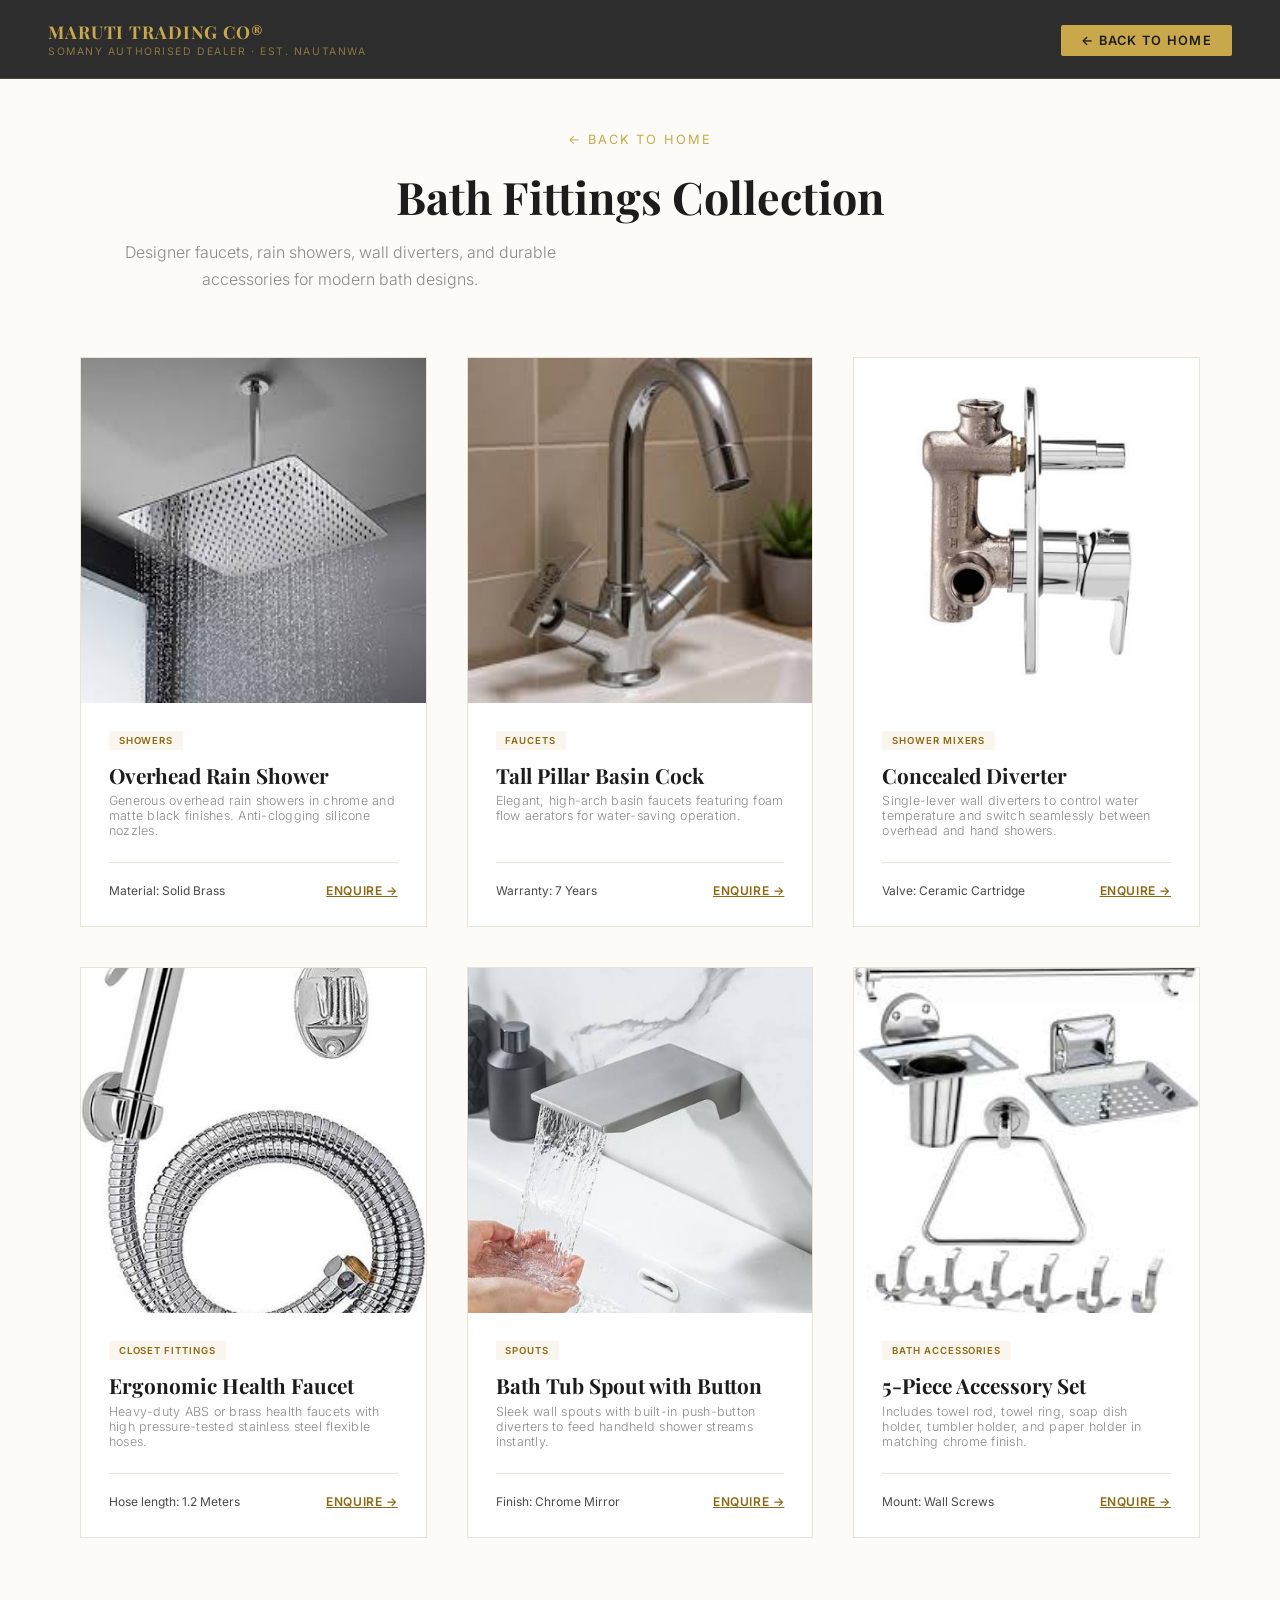
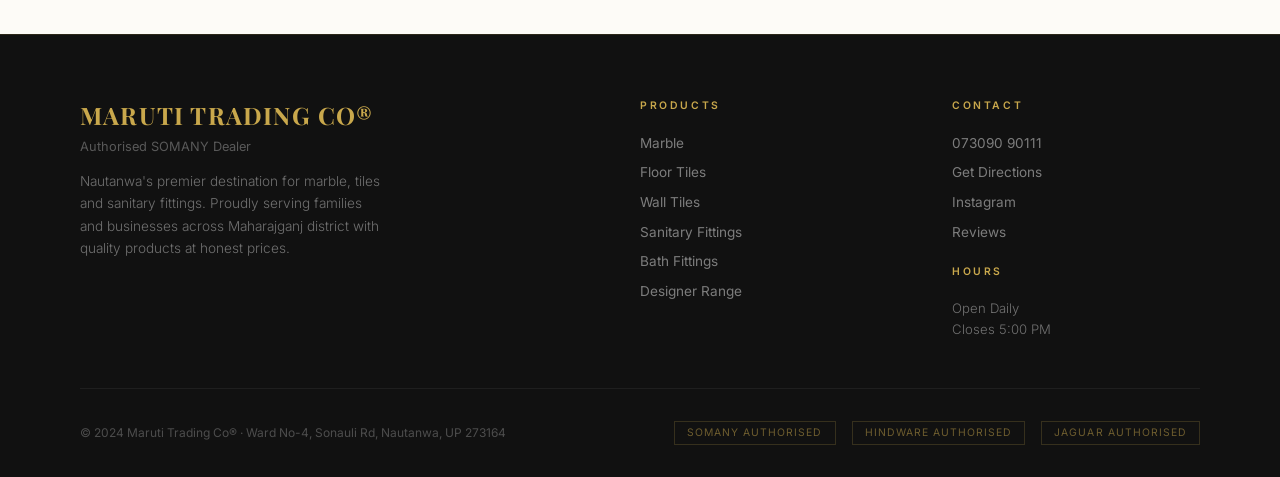
==== commit cd46588a: "temporary runnable website" ====
--- a/bath.html
+++ b/bath.html
@@ -40,7 +40,7 @@
       <!-- Card 1 -->
       <div class="showcase-card">
         <div class="showcase-img-container">
-          <img src="" alt="Premium Rain Shower head">
+          <img src="img/bath/rainshower.jpg" alt="Premium Rain Shower head">
           <div class="showcase-placeholder-overlay">
             <div class="showcase-placeholder-icon">✦</div>
             <div>No image added yet</div>
@@ -62,7 +62,7 @@
       <!-- Card 2 -->
       <div class="showcase-card">
         <div class="showcase-img-container">
-          <img src="" alt="Basin Tap Faucets">
+          <img src="img/bath/tap.jpg" alt="Basin Tap Faucets">
           <div class="showcase-placeholder-overlay">
             <div class="showcase-placeholder-icon">✦</div>
             <div>No image added yet</div>
@@ -84,7 +84,7 @@
       <!-- Card 3 -->
       <div class="showcase-card">
         <div class="showcase-img-container">
-          <img src="" alt="Wall Diverter Valve">
+          <img src="img/bath/wall.jpg" alt="Wall Diverter Valve">
           <div class="showcase-placeholder-overlay">
             <div class="showcase-placeholder-icon">✦</div>
             <div>No image added yet</div>
@@ -106,7 +106,7 @@
       <!-- Card 4 -->
       <div class="showcase-card">
         <div class="showcase-img-container">
-          <img src="" alt="Health Faucets">
+          <img src="img/bath/health.jpg" alt="Health Faucets">
           <div class="showcase-placeholder-overlay">
             <div class="showcase-placeholder-icon">✦</div>
             <div>No image added yet</div>
@@ -128,7 +128,7 @@
       <!-- Card 5 -->
       <div class="showcase-card">
         <div class="showcase-img-container">
-          <img src="" alt="Bathroom Faucet Spouts">
+          <img src="img/bath/spout.jpg" alt="Bathroom Faucet Spouts">
           <div class="showcase-placeholder-overlay">
             <div class="showcase-placeholder-icon">✦</div>
             <div>No image added yet</div>
@@ -150,7 +150,7 @@
       <!-- Card 6 -->
       <div class="showcase-card">
         <div class="showcase-img-container">
-          <img src="" alt="Bath Accessory set">
+          <img src="img/bath/accessory.jpg" alt="Bath Accessory set">
           <div class="showcase-placeholder-overlay">
             <div class="showcase-placeholder-icon">✦</div>
             <div>No image added yet</div>
